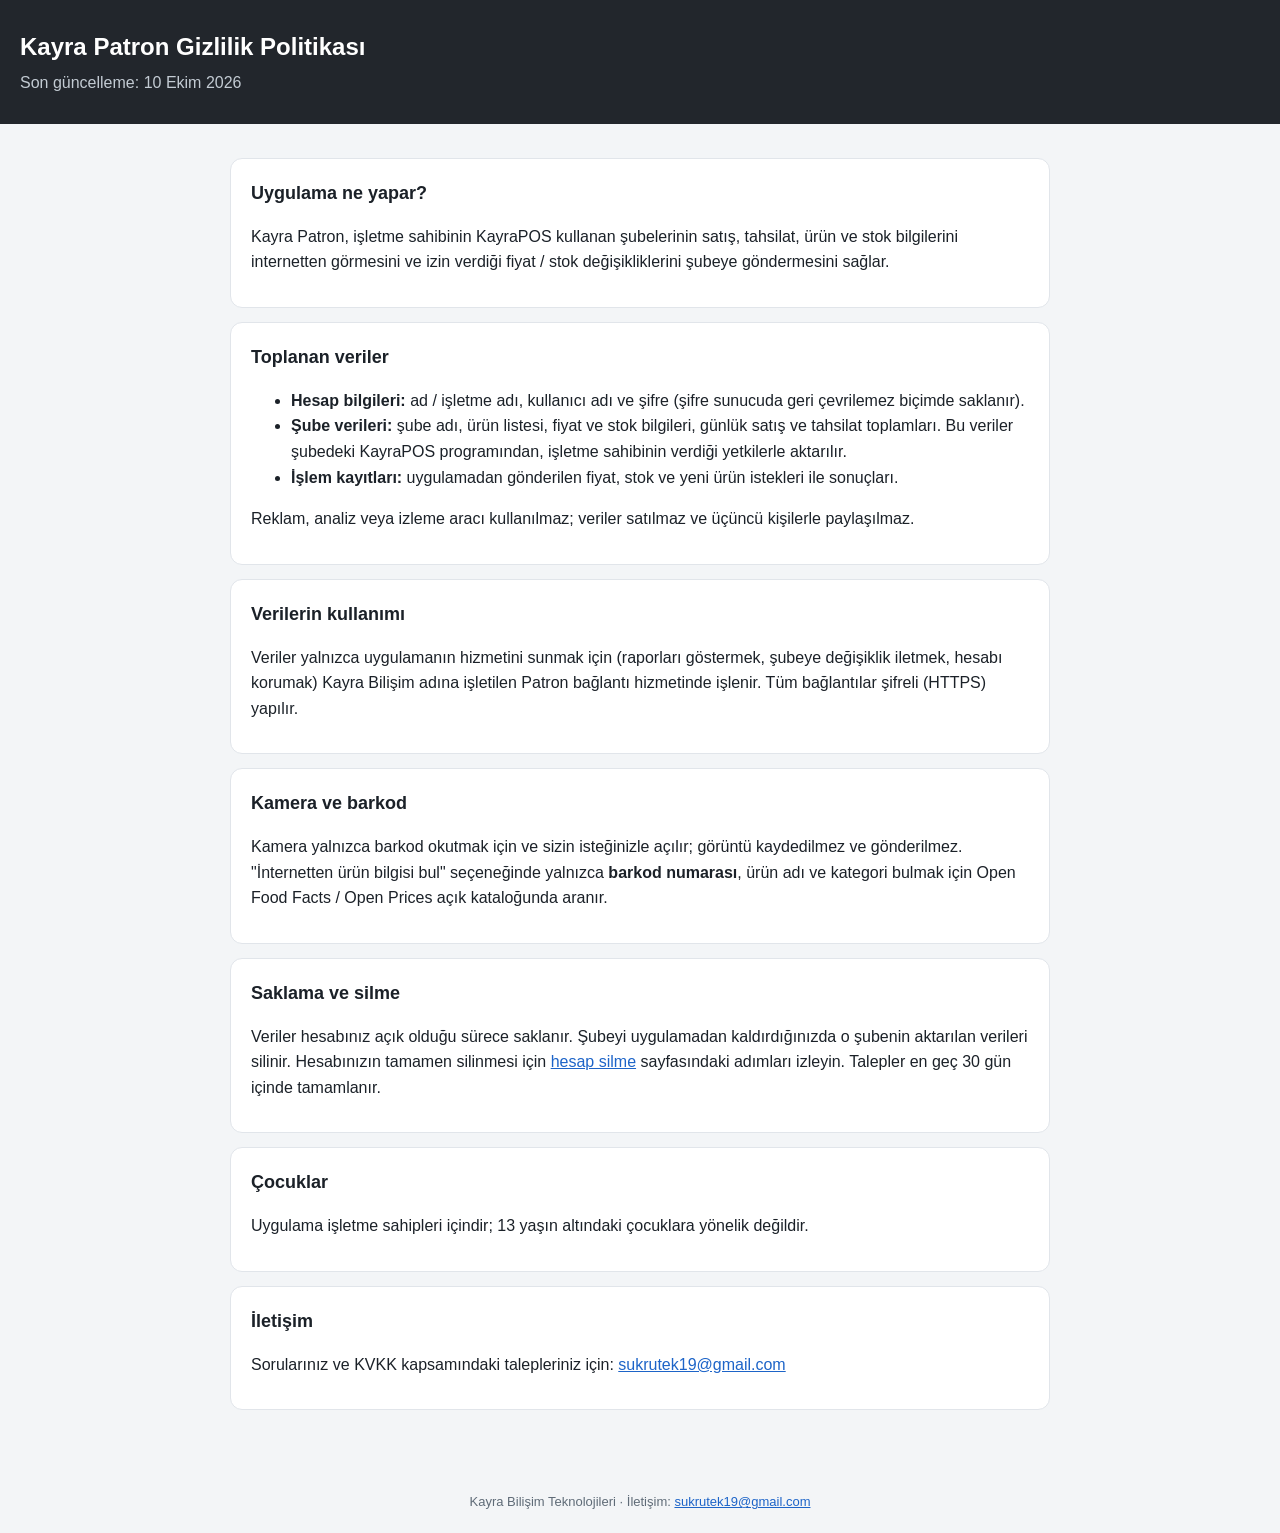
==== docs/gizlilik-patron.html @ 8e79c5bc "Garson ve Patron gizlilik politikası, hesap silme sayfası Co-Authored-By: Claude Opus 5.5 <noreply@a" ====
<!doctype html><html lang="tr"><head><meta charset="utf-8"><meta name="viewport" content="width=device-width,initial-scale=1"><title>Kayra Patron Gizlilik Politikası</title><style>:root{color-scheme:light}body{margin:0;font:16px/1.6 "Segoe UI",Roboto,Arial,sans-serif;color:#1b2128;background:#f3f5f7}header{background:#22262c;color:#fff;padding:28px 20px}header h1{margin:0;font-size:24px}header p{margin:4px 0 0;color:#c3cbd3}main{max-width:820px;margin:0 auto;padding:20px 16px 48px}section{background:#fff;border:1px solid #e1e5ea;border-radius:12px;padding:16px 20px;margin:14px 0}h2{font-size:18px;margin:4px 0 8px}a{color:#1d64c8}footer{text-align:center;color:#5f6b77;font-size:13px;padding:20px}</style></head><body><header><h1>Kayra Patron Gizlilik Politikası</h1><p>Son güncelleme: 10 Ekim 2026</p></header><main>
<section><h2>Uygulama ne yapar?</h2><p>Kayra Patron, işletme sahibinin KayraPOS kullanan şubelerinin satış, tahsilat, ürün ve stok bilgilerini internetten görmesini ve izin verdiği fiyat / stok değişikliklerini şubeye göndermesini sağlar.</p></section>
<section><h2>Toplanan veriler</h2><ul><li><b>Hesap bilgileri:</b> ad / işletme adı, kullanıcı adı ve şifre (şifre sunucuda geri çevrilemez biçimde saklanır).</li><li><b>Şube verileri:</b> şube adı, ürün listesi, fiyat ve stok bilgileri, günlük satış ve tahsilat toplamları. Bu veriler şubedeki KayraPOS programından, işletme sahibinin verdiği yetkilerle aktarılır.</li><li><b>İşlem kayıtları:</b> uygulamadan gönderilen fiyat, stok ve yeni ürün istekleri ile sonuçları.</li></ul><p>Reklam, analiz veya izleme aracı kullanılmaz; veriler satılmaz ve üçüncü kişilerle paylaşılmaz.</p></section>
<section><h2>Verilerin kullanımı</h2><p>Veriler yalnızca uygulamanın hizmetini sunmak için (raporları göstermek, şubeye değişiklik iletmek, hesabı korumak) Kayra Bilişim adına işletilen Patron bağlantı hizmetinde işlenir. Tüm bağlantılar şifreli (HTTPS) yapılır.</p></section>
<section><h2>Kamera ve barkod</h2><p>Kamera yalnızca barkod okutmak için ve sizin isteğinizle açılır; görüntü kaydedilmez ve gönderilmez. "İnternetten ürün bilgisi bul" seçeneğinde yalnızca <b>barkod numarası</b>, ürün adı ve kategori bulmak için Open Food Facts / Open Prices açık kataloğunda aranır.</p></section>
<section><h2>Saklama ve silme</h2><p>Veriler hesabınız açık olduğu sürece saklanır. Şubeyi uygulamadan kaldırdığınızda o şubenin aktarılan verileri silinir. Hesabınızın tamamen silinmesi için <a href="hesap-silme.html">hesap silme</a> sayfasındaki adımları izleyin. Talepler en geç 30 gün içinde tamamlanır.</p></section>
<section><h2>Çocuklar</h2><p>Uygulama işletme sahipleri içindir; 13 yaşın altındaki çocuklara yönelik değildir.</p></section>
<section><h2>İletişim</h2><p>Sorularınız ve KVKK kapsamındaki talepleriniz için: <a href="mailto:sukrutek19@gmail.com">sukrutek19@gmail.com</a></p></section></main><footer>Kayra Bilişim Teknolojileri · İletişim: <a href="mailto:sukrutek19@gmail.com">sukrutek19@gmail.com</a></footer></body></html>
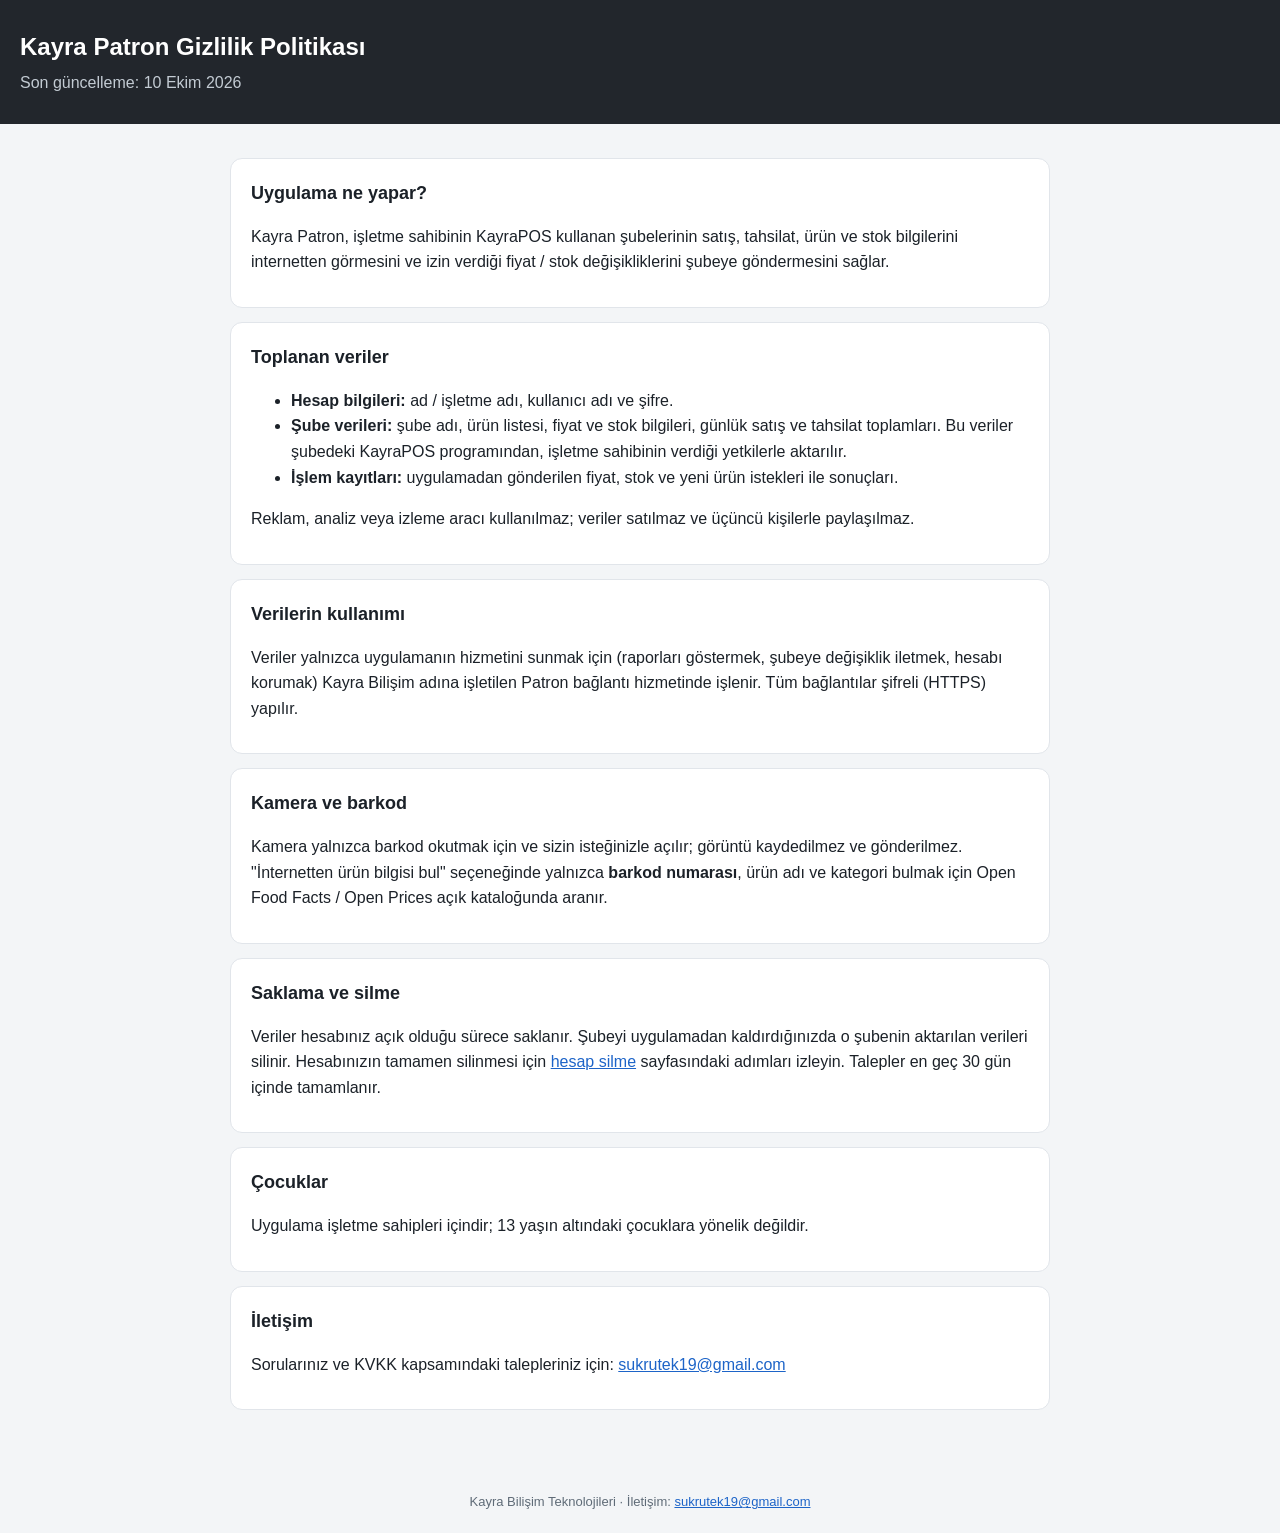
==== commit b20a54a3: "Gizlilik metni düzeltmesi Co-Authored-By: Claude Opus 5.5 <noreply@anthropic.com> Claude-Session: ht" ====
--- a/docs/gizlilik-patron.html
+++ b/docs/gizlilik-patron.html
@@ -1,6 +1,6 @@
 <!doctype html><html lang="tr"><head><meta charset="utf-8"><meta name="viewport" content="width=device-width,initial-scale=1"><title>Kayra Patron Gizlilik Politikası</title><style>:root{color-scheme:light}body{margin:0;font:16px/1.6 "Segoe UI",Roboto,Arial,sans-serif;color:#1b2128;background:#f3f5f7}header{background:#22262c;color:#fff;padding:28px 20px}header h1{margin:0;font-size:24px}header p{margin:4px 0 0;color:#c3cbd3}main{max-width:820px;margin:0 auto;padding:20px 16px 48px}section{background:#fff;border:1px solid #e1e5ea;border-radius:12px;padding:16px 20px;margin:14px 0}h2{font-size:18px;margin:4px 0 8px}a{color:#1d64c8}footer{text-align:center;color:#5f6b77;font-size:13px;padding:20px}</style></head><body><header><h1>Kayra Patron Gizlilik Politikası</h1><p>Son güncelleme: 10 Ekim 2026</p></header><main>
 <section><h2>Uygulama ne yapar?</h2><p>Kayra Patron, işletme sahibinin KayraPOS kullanan şubelerinin satış, tahsilat, ürün ve stok bilgilerini internetten görmesini ve izin verdiği fiyat / stok değişikliklerini şubeye göndermesini sağlar.</p></section>
-<section><h2>Toplanan veriler</h2><ul><li><b>Hesap bilgileri:</b> ad / işletme adı, kullanıcı adı ve şifre (şifre sunucuda geri çevrilemez biçimde saklanır).</li><li><b>Şube verileri:</b> şube adı, ürün listesi, fiyat ve stok bilgileri, günlük satış ve tahsilat toplamları. Bu veriler şubedeki KayraPOS programından, işletme sahibinin verdiği yetkilerle aktarılır.</li><li><b>İşlem kayıtları:</b> uygulamadan gönderilen fiyat, stok ve yeni ürün istekleri ile sonuçları.</li></ul><p>Reklam, analiz veya izleme aracı kullanılmaz; veriler satılmaz ve üçüncü kişilerle paylaşılmaz.</p></section>
+<section><h2>Toplanan veriler</h2><ul><li><b>Hesap bilgileri:</b> ad / işletme adı, kullanıcı adı ve şifre.</li><li><b>Şube verileri:</b> şube adı, ürün listesi, fiyat ve stok bilgileri, günlük satış ve tahsilat toplamları. Bu veriler şubedeki KayraPOS programından, işletme sahibinin verdiği yetkilerle aktarılır.</li><li><b>İşlem kayıtları:</b> uygulamadan gönderilen fiyat, stok ve yeni ürün istekleri ile sonuçları.</li></ul><p>Reklam, analiz veya izleme aracı kullanılmaz; veriler satılmaz ve üçüncü kişilerle paylaşılmaz.</p></section>
 <section><h2>Verilerin kullanımı</h2><p>Veriler yalnızca uygulamanın hizmetini sunmak için (raporları göstermek, şubeye değişiklik iletmek, hesabı korumak) Kayra Bilişim adına işletilen Patron bağlantı hizmetinde işlenir. Tüm bağlantılar şifreli (HTTPS) yapılır.</p></section>
 <section><h2>Kamera ve barkod</h2><p>Kamera yalnızca barkod okutmak için ve sizin isteğinizle açılır; görüntü kaydedilmez ve gönderilmez. "İnternetten ürün bilgisi bul" seçeneğinde yalnızca <b>barkod numarası</b>, ürün adı ve kategori bulmak için Open Food Facts / Open Prices açık kataloğunda aranır.</p></section>
 <section><h2>Saklama ve silme</h2><p>Veriler hesabınız açık olduğu sürece saklanır. Şubeyi uygulamadan kaldırdığınızda o şubenin aktarılan verileri silinir. Hesabınızın tamamen silinmesi için <a href="hesap-silme.html">hesap silme</a> sayfasındaki adımları izleyin. Talepler en geç 30 gün içinde tamamlanır.</p></section>
